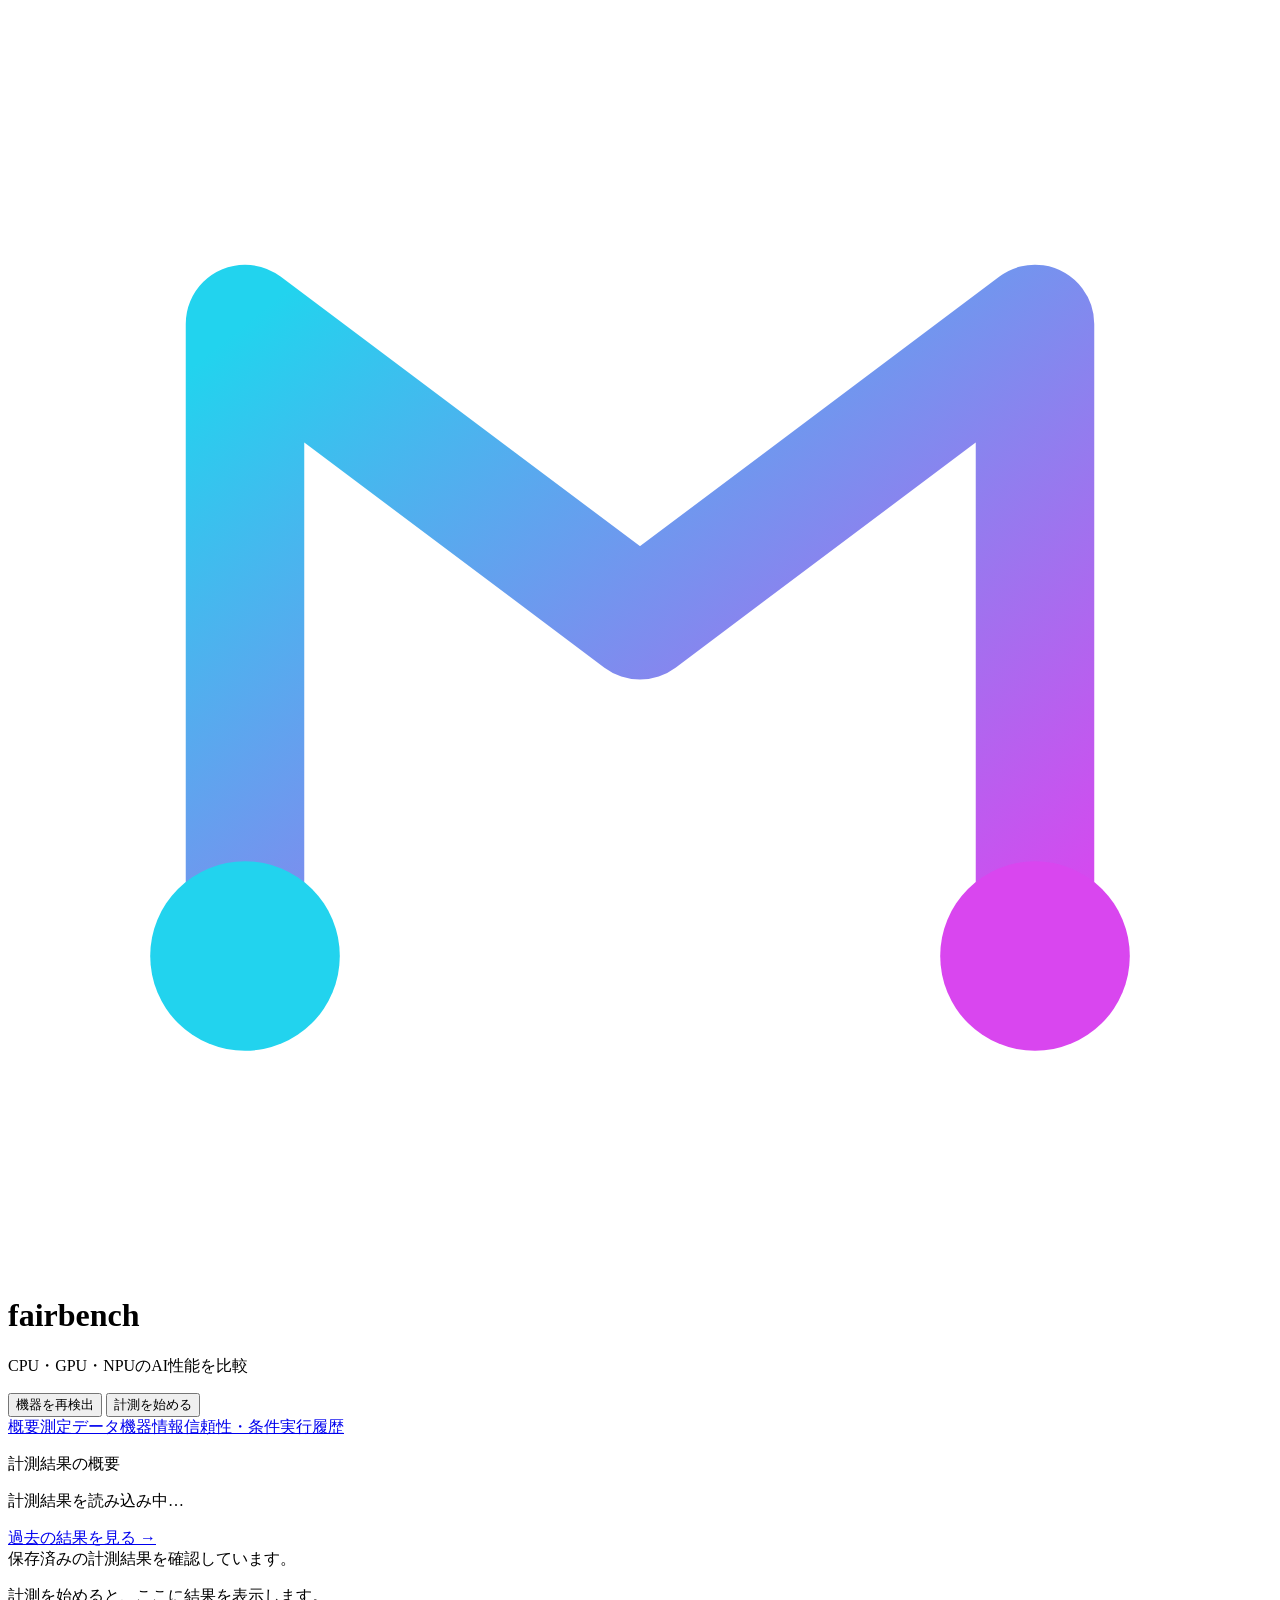
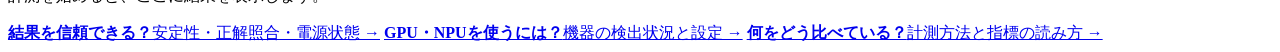
==== fairbench/web/index.html @ 9375cc2b "Tune per-device peak throughput and report GPU precision evidence" ====
<!DOCTYPE html>
<html lang="ja">
<head>
<meta charset="utf-8" />
<meta name="viewport" content="width=device-width, initial-scale=1" />
<title>fairbench · AI benchmark for CPU / GPU / NPU</title>
<link rel="stylesheet" href="/style.css" />
<link rel="icon" href="data:image/svg+xml,%3Csvg xmlns='http://www.w3.org/2000/svg' viewBox='0 0 32 32'%3E%3Crect width='32' height='32' rx='8' fill='%230b0e18'/%3E%3Cpath d='M8 22V10l8 6 8-6v12' stroke='%2322d3ee' stroke-width='3' fill='none' stroke-linejoin='round'/%3E%3C/svg%3E" />
</head>
<body>
<header class="topbar">
  <div class="brand">
    <svg viewBox="0 0 32 32" class="logo" aria-hidden="true">
      <path d="M6 24V8l10 7.5L26 8v16" fill="none" stroke="url(#lg)" stroke-width="3" stroke-linejoin="round" stroke-linecap="round"/>
      <circle cx="6" cy="24" r="2.4" fill="#22d3ee"/><circle cx="26" cy="24" r="2.4" fill="#d946ef"/>
      <defs><linearGradient id="lg" x1="0" y1="0" x2="1" y2="1">
        <stop offset="0" stop-color="#22d3ee"/><stop offset="1" stop-color="#d946ef"/>
      </linearGradient></defs>
    </svg>
    <div class="brand-text">
      <h1>fairbench</h1>
      <p>CPU・GPU・NPUのAI性能を比較</p>
    </div>
  </div>
  <div class="host-chips" id="hostChips" data-view="devices" hidden></div>
  <div class="topbar-actions">
    <button class="btn ghost" id="refreshBtn" title="Re-read this machine and its runtimes">機器を再検出</button>
    <button class="btn primary" id="newRunBtn">計測を始める</button>
  </div>
</header>

<nav class="view-nav" aria-label="画面切り替え">
  <a href="#overview">概要</a><a href="#performance">測定データ</a><a href="#devices">機器情報</a><a href="#environment">信頼性・条件</a><a href="#history">実行履歴</a>
</nav>
<main class="layout">
  <div class="content">
    <section class="overview" data-view="overview" id="overview">
      <div class="overview-heading">
        <div><p class="eyebrow">計測結果の概要</p><p class="overview-machine" id="overviewMachine">計測結果を読み込み中…</p></div>
        <a class="text-link" href="#history" id="overviewDate">過去の結果を見る →</a>
      </div>
      <div class="overview-status" id="overviewStatus" role="status">保存済みの計測結果を確認しています。</div>
      <div class="device-summary" id="overviewDevices"></div>
      <div class="overview-foot">
        <p id="overviewCoverage">計測を始めると、ここに結果を表示します。</p>
      </div>
      <div class="overview-links">
        <a href="#environment"><b>結果を信頼できる？</b><span>安定性・正解照合・電源状態 →</span></a>
        <a href="#devices"><b>GPU・NPUを使うには？</b><span>機器の検出状況と設定 →</span></a>
        <a href="#method"><b>何をどう比べている？</b><span>計測方法と指標の読み方 →</span></a>
      </div>
    </section>
    <div class="detail-header" data-view="performance devices environment history method activity" hidden>
      <a class="text-link" href="#overview">← 概要に戻る</a><h2 id="viewTitle"></h2>
    </div>

    <section class="hero" id="hero" data-view="performance environment" hidden>
      <div class="hero-main">
        <div class="hero-eyebrow" id="heroEyebrow">no data</div>
        <h2 class="hero-title" id="heroTitle">waiting for a run</h2>
        <div class="hero-meta" id="heroMeta"></div>
      </div>
      <div class="hero-stats" id="heroStats"></div>
    </section>

    <section class="live panel" id="livePanel" hidden>
      <div class="live-head">
        <span class="pulse"></span>
        <h2>run in progress</h2>
        <span class="live-elapsed" id="liveElapsed"></span>
        <button class="btn ghost small" id="stopBtn">stop</button>
      </div>
      <div class="progress"><div class="progress-fill" id="progressFill"></div><span id="progressText"></span></div>
      <a class="text-link" href="#activity">実行ログを見る →</a>
      <div class="live-log" id="liveLog" data-view="activity" hidden></div>
    </section>

    <section class="section" id="matrixSection" data-view="devices" hidden>
      <h2 class="section-title"><span>機器の検出状況</span><em>このPCで計測できる機器と実行環境</em></h2>
      <div class="matrix" id="matrix"></div>
      <div class="matrix-notes" id="matrixNotes"></div>
    </section>

    <div class="columns" data-view="performance environment" hidden>
      <section class="section panel chart-panel" data-view="performance" hidden>
        <h2 class="section-title"><span>AI index</span><em>このPCのCPUを1とした処理速度の倍率</em></h2>
        <div class="chart" id="indexChart"><p class="empty">run the suite to populate this chart</p></div>
      </section>
      <section class="section panel grade-panel" data-view="environment" hidden>
        <h2 class="section-title"><span>結果の信頼性</span><em>安定性・正解照合・電源状態を確認</em></h2>
        <div class="grade" id="grade"></div>
      </section>
    </div>

    <section class="section panel chart-panel" data-view="performance" hidden>
      <h2 class="section-title"><span>テスト項目ごとの処理速度</span><em>棒は項目内の最速値を基準に表示。数値は1秒あたりの処理量</em></h2>
      <div class="legend" id="chartLegend"></div>
      <div class="chart" id="throughputChart"><p class="empty">run the suite to populate this chart</p></div>
    </section>

    <section class="section panel chart-panel" data-view="performance" hidden>
      <h2 class="section-title"><span>得意な処理の傾向</span><em>処理分野ごとのCPU比</em></h2>
      <div class="chart radar-wrap" id="radarChart"><p class="empty">run the suite to populate this chart</p></div>
    </section>

    <section class="section panel" data-view="performance" hidden>
      <h2 class="section-title"><span>すべての測定値</span><em>機器・テスト項目ごとの詳細データ</em></h2>
      <div class="table-wrap"><table class="data-table" id="resultTable"></table></div>
    </section>

    <section class="section panel provenance" data-view="environment" hidden>
      <h2 class="section-title"><span>計測条件・記録</span><em>PC構成、実行設定、注意事項</em></h2>
      <div class="provenance-grid" id="provenance"></div>
    </section>
    <section class="panel" data-view="history" hidden>
      <h2 class="panel-title">実行履歴 <span class="count" id="runCount">0</span></h2>
      <div class="run-list" id="runList"></div>
    </section>

    <section class="panel methodology-panel" data-view="method" hidden>
      <h2 class="panel-title">公平な計測のために</h2>
      <ol class="method-list" id="methodList"></ol>
    </section>
  </div>
</main>

<div class="modal-backdrop" id="runModal" hidden>
  <div class="modal">
    <h2>計測設定</h2>
    <p class="modal-sub">選択した機器の動作を確認してから、同じ条件で性能を測定します。</p>
    <div class="field">
      <label>機器</label>
      <label for="optBackend">バックエンド</label>
      <select id="optBackend"></select>
      <div class="checks" id="targetChecks"></div>
    </div>
    <div class="field">
      <label>テスト項目</label>
      <label for="optSuite">計測セット</label>
      <select id="optSuite"></select>
      <div class="checks" id="workloadChecks"></div>
    </div>
    <div class="field-row">
      <div class="field"><label>繰り返し回数</label><input type="number" id="optRepeats" min="1" max="10" value="3" /></div>
      <div class="field"><label>1件あたりの秒数</label><input type="number" id="optSeconds" min="1" max="120" value="4" /></div>
      <div class="field"><label for="optMode">測定モード</label><select id="optMode"><option value="peak">最大スループット（負荷・並列数を探索）</option><option value="latency">単発の遅延</option><option value="throughput">固定負荷の並列測定</option></select></div>
      <div class="field"><label for="optRequests">並列数（0＝自動探索・NPUは最大32）</label><input type="number" id="optRequests" min="0" max="32" value="0" /></div>
      <div class="field"><label>CPUスレッド数</label><input type="number" id="optThreads" min="1" max="128" placeholder="physical cores" /></div>
    </div>
    <div class="field toggles">
      <label class="toggle"><input type="checkbox" id="optInt8" checked /><span>INT8（軽量化したモデル）も測定する</span></label>
      <label class="toggle"><input type="checkbox" id="optCheck" checked /><span>CPUの結果と照合して正しさを確認する</span></label>
      <label class="toggle"><input type="checkbox" id="optPower" checked /><span>消費電力を測定する</span></label>
      <label class="toggle"><input type="checkbox" id="optBattery" /><span>バッテリー駆動でも実行する</span></label>
      <label class="toggle"><input type="checkbox" id="optQuick" /><span>簡易測定（3回・各1秒以上）</span></label>
    </div>
    <div class="modal-actions">
      <button class="btn ghost" id="cancelRun">キャンセル</button>
      <button class="btn primary" id="confirmRun">計測開始</button>
    </div>
  </div>
</div>

<div class="toast" id="toast" hidden></div>

<script src="/app.js"></script>
</body>
</html>
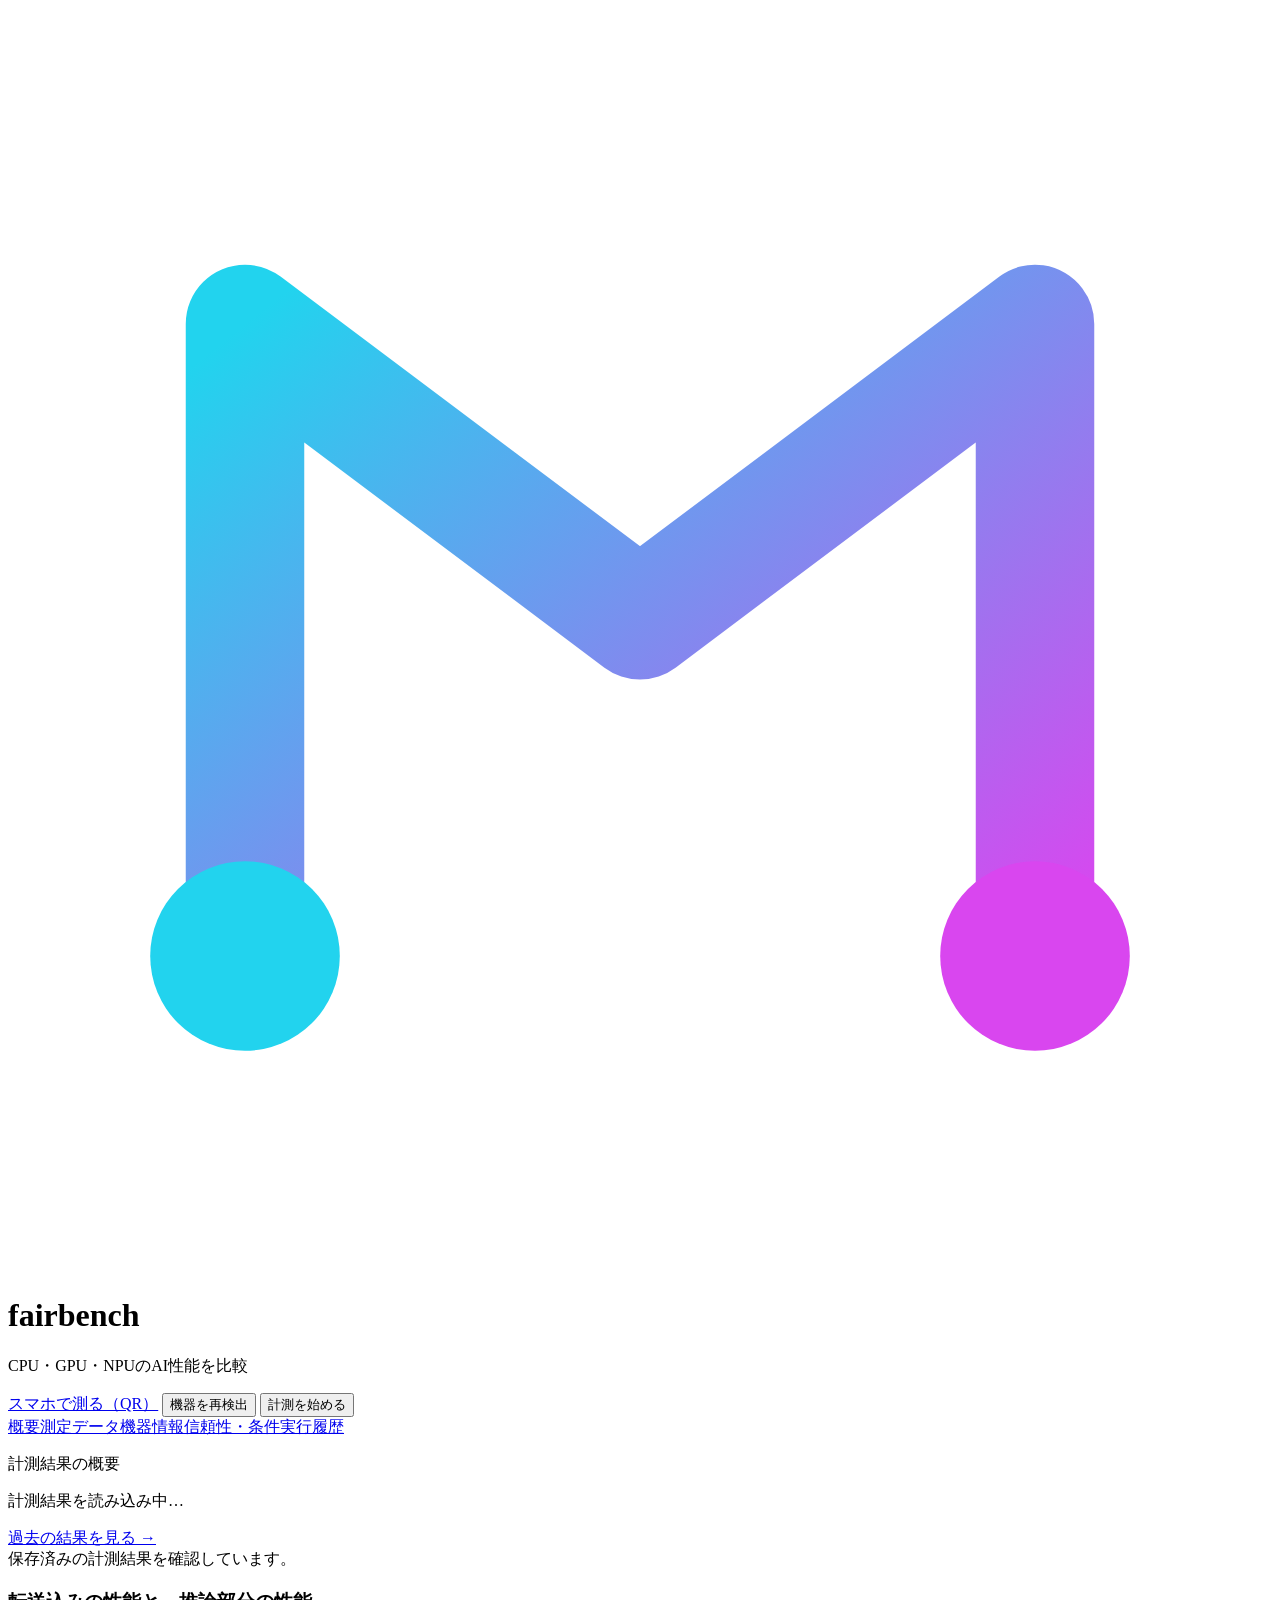
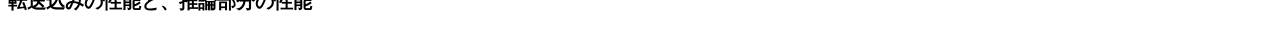
==== commit 0869a40e: "Fix benchmark validity and separate device inference timing" ====
--- a/fairbench/web/index.html
+++ b/fairbench/web/index.html
@@ -24,6 +24,7 @@
   </div>
   <div class="host-chips" id="hostChips" data-view="devices" hidden></div>
   <div class="topbar-actions">
+    <a class="btn ghost" href="/connect">スマホで測る（QR）</a>
     <button class="btn ghost" id="refreshBtn" title="Re-read this machine and its runtimes">機器を再検出</button>
     <button class="btn primary" id="newRunBtn">計測を始める</button>
   </div>
@@ -41,14 +42,10 @@
       </div>
       <div class="overview-status" id="overviewStatus" role="status">保存済みの計測結果を確認しています。</div>
       <div class="device-summary" id="overviewDevices"></div>
-      <div class="overview-foot">
-        <p id="overviewCoverage">計測を始めると、ここに結果を表示します。</p>
-      </div>
-      <div class="overview-links">
-        <a href="#environment"><b>結果を信頼できる？</b><span>安定性・正解照合・電源状態 →</span></a>
-        <a href="#devices"><b>GPU・NPUを使うには？</b><span>機器の検出状況と設定 →</span></a>
-        <a href="#method"><b>何をどう比べている？</b><span>計測方法と指標の読み方 →</span></a>
-      </div>
+      <section class="measurement-diagram" aria-labelledby="measurementTitle">
+        <h3 id="measurementTitle">転送込みの性能と、推論部分の性能</h3>
+        <div id="overviewMeasurement"></div>
+      </section>
     </section>
     <div class="detail-header" data-view="performance devices environment history method activity" hidden>
       <a class="text-link" href="#overview">← 概要に戻る</a><h2 id="viewTitle"></h2>
@@ -108,6 +105,12 @@
       <div class="table-wrap"><table class="data-table" id="resultTable"></table></div>
     </section>
 
+    <section class="section panel" data-view="performance" hidden>
+      <h2 class="section-title"><span>精度・測定条件の詳細</span><em>実行精度、探索条件、転送時間、注意事項</em></h2>
+      <div class="device-summary" id="precisionDetails"></div>
+      <p id="overviewCoverage"></p>
+    </section>
+
     <section class="section panel provenance" data-view="environment" hidden>
       <h2 class="section-title"><span>計測条件・記録</span><em>PC構成、実行設定、注意事項</em></h2>
       <div class="provenance-grid" id="provenance"></div>
@@ -143,9 +146,10 @@
     <div class="field-row">
       <div class="field"><label>繰り返し回数</label><input type="number" id="optRepeats" min="1" max="10" value="3" /></div>
       <div class="field"><label>1件あたりの秒数</label><input type="number" id="optSeconds" min="1" max="120" value="4" /></div>
-      <div class="field"><label for="optMode">測定モード</label><select id="optMode"><option value="peak">最大スループット（負荷・並列数を探索）</option><option value="latency">単発の遅延</option><option value="throughput">固定負荷の並列測定</option></select></div>
+      <div class="field"><label for="optMode">測定モード</label><select id="optMode"><option value="latency">単発の遅延</option><option value="peak">条件別探索（デバイス間比較不可）</option><option value="throughput">固定負荷の並列測定</option></select></div>
       <div class="field"><label for="optRequests">並列数（0＝自動探索・NPUは最大32）</label><input type="number" id="optRequests" min="0" max="32" value="0" /></div>
       <div class="field"><label>CPUスレッド数</label><input type="number" id="optThreads" min="1" max="128" placeholder="physical cores" /></div>
+      <div class="field"><label for="optGemmSize">共通GEMMサイズ（探索時は自動）</label><select id="optGemmSize"><option>512</option><option>1024</option><option selected>2048</option><option>4096</option></select></div>
     </div>
     <div class="field toggles">
       <label class="toggle"><input type="checkbox" id="optInt8" checked /><span>INT8（軽量化したモデル）も測定する</span></label>
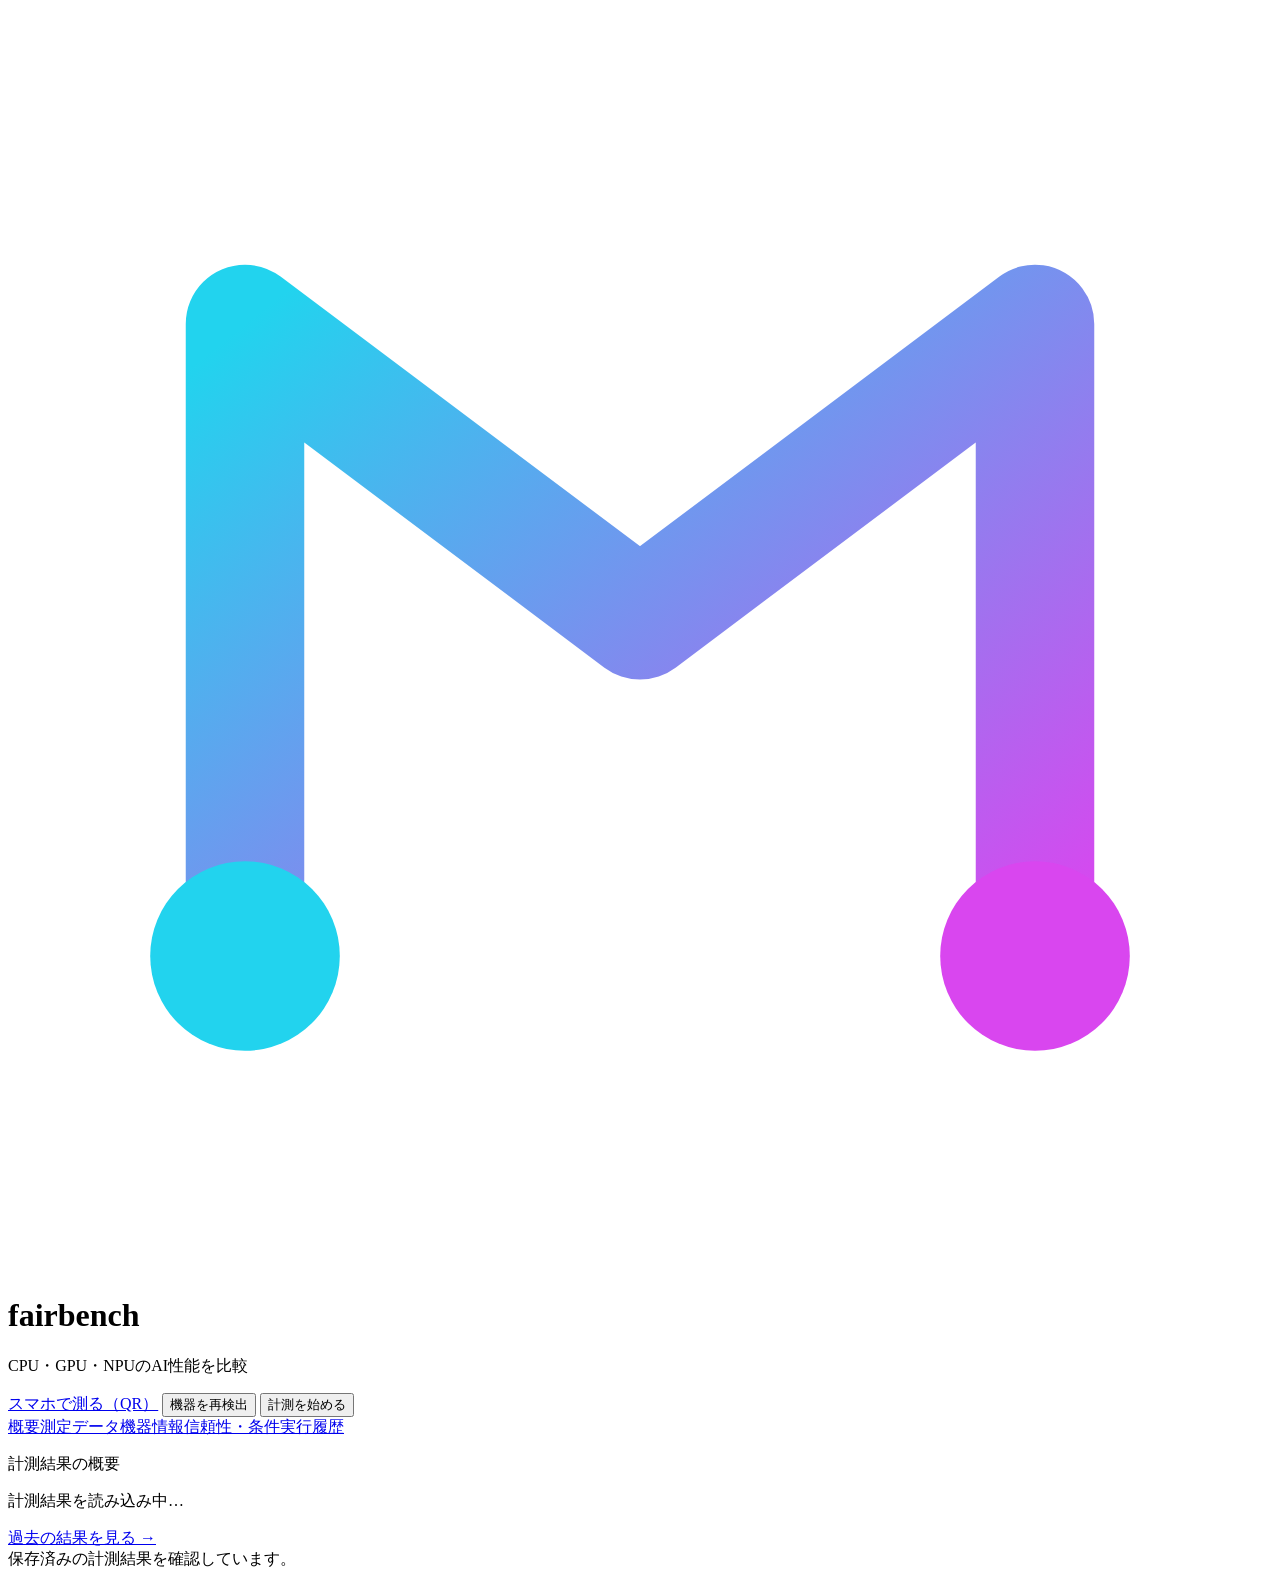
==== commit 389a6791: "Document result columns and move timing diagrams to details" ====
--- a/fairbench/web/index.html
+++ b/fairbench/web/index.html
@@ -42,14 +42,14 @@
       </div>
       <div class="overview-status" id="overviewStatus" role="status">保存済みの計測結果を確認しています。</div>
       <div class="device-summary" id="overviewDevices"></div>
-      <section class="measurement-diagram" aria-labelledby="measurementTitle">
-        <h3 id="measurementTitle">転送込みの性能と、推論部分の性能</h3>
-        <div id="overviewMeasurement"></div>
-      </section>
     </section>
     <div class="detail-header" data-view="performance devices environment history method activity" hidden>
       <a class="text-link" href="#overview">← 概要に戻る</a><h2 id="viewTitle"></h2>
     </div>
+    <section class="measurement-diagram" data-view="performance" aria-labelledby="measurementTitle" hidden>
+      <h3 id="measurementTitle">転送と推論</h3>
+      <div id="deviceMeasurement"></div>
+    </section>
 
     <section class="hero" id="hero" data-view="performance environment" hidden>
       <div class="hero-main">
@@ -130,34 +130,32 @@
 <div class="modal-backdrop" id="runModal" hidden>
   <div class="modal">
     <h2>計測設定</h2>
-    <p class="modal-sub">選択した機器の動作を確認してから、同じ条件で性能を測定します。</p>
+    <p class="modal-sub">標準はFP16・INT8、4096×4096、3回測定。正解照合は常に実行します。</p>
     <div class="field">
       <label>機器</label>
-      <label for="optBackend">バックエンド</label>
-      <select id="optBackend"></select>
       <div class="checks" id="targetChecks"></div>
     </div>
-    <div class="field">
-      <label>テスト項目</label>
-      <label for="optSuite">計測セット</label>
-      <select id="optSuite"></select>
-      <div class="checks" id="workloadChecks"></div>
+    <div class="field-row">
+      <div class="field"><label for="optGemmSize">共通GEMMサイズ（探索時は自動）</label><select id="optGemmSize"><option>512</option><option>1024</option><option>2048</option><option selected>4096</option></select></div>
+      <div class="field"><label for="optRepeats">繰り返し回数</label><input type="number" id="optRepeats" min="1" max="10" value="3" /></div>
+      <div class="field"><label for="optSeconds">1件あたりの秒数</label><input type="number" id="optSeconds" min="1" max="120" value="4" /></div>
     </div>
-    <div class="field-row">
-      <div class="field"><label>繰り返し回数</label><input type="number" id="optRepeats" min="1" max="10" value="3" /></div>
-      <div class="field"><label>1件あたりの秒数</label><input type="number" id="optSeconds" min="1" max="120" value="4" /></div>
-      <div class="field"><label for="optMode">測定モード</label><select id="optMode"><option value="latency">単発の遅延</option><option value="peak">条件別探索（デバイス間比較不可）</option><option value="throughput">固定負荷の並列測定</option></select></div>
-      <div class="field"><label for="optRequests">並列数（0＝自動探索・NPUは最大32）</label><input type="number" id="optRequests" min="0" max="32" value="0" /></div>
-      <div class="field"><label>CPUスレッド数</label><input type="number" id="optThreads" min="1" max="128" placeholder="physical cores" /></div>
-      <div class="field"><label for="optGemmSize">共通GEMMサイズ（探索時は自動）</label><select id="optGemmSize"><option>512</option><option>1024</option><option selected>2048</option><option>4096</option></select></div>
-    </div>
-    <div class="field toggles">
-      <label class="toggle"><input type="checkbox" id="optInt8" checked /><span>INT8（軽量化したモデル）も測定する</span></label>
-      <label class="toggle"><input type="checkbox" id="optCheck" checked /><span>CPUの結果と照合して正しさを確認する</span></label>
-      <label class="toggle"><input type="checkbox" id="optPower" checked /><span>消費電力を測定する</span></label>
-      <label class="toggle"><input type="checkbox" id="optBattery" /><span>バッテリー駆動でも実行する</span></label>
-      <label class="toggle"><input type="checkbox" id="optQuick" /><span>簡易測定（3回・各1秒以上）</span></label>
-    </div>
+    <details class="run-advanced">
+      <summary>詳細設定</summary>
+      <div class="field"><label for="optBackend">バックエンドで絞り込む</label><select id="optBackend"></select></div>
+      <div class="field"><label for="optSuite">テスト項目</label><select id="optSuite"></select></div>
+      <p class="modal-sub">対応するINT8モデルは自動で追加します。条件別探索では行列サイズ・並列数を自動調整します。</p>
+      <div class="checks" id="workloadChecks" hidden></div>
+      <div class="field-row">
+        <div class="field" id="modeField"><label for="optMode">実行方法</label><select id="optMode"><option value="latency">1並列で測定</option><option value="throughput">並列で測定</option></select></div>
+        <div class="field" id="requestsField" hidden><label for="optRequests">並列数（0＝自動）</label><input type="number" id="optRequests" min="0" max="32" value="0" /></div>
+        <div class="field"><label for="optThreads">CPUスレッド数</label><input type="number" id="optThreads" min="1" max="128" placeholder="自動（物理コア数）" /></div>
+      </div>
+      <div class="field toggles">
+        <label class="toggle"><input type="checkbox" id="optPower" checked /><span>消費電力を測定する</span></label>
+        <label class="toggle"><input type="checkbox" id="optBattery" /><span>バッテリー駆動でも実行する</span></label>
+      </div>
+    </details>
     <div class="modal-actions">
       <button class="btn ghost" id="cancelRun">キャンセル</button>
       <button class="btn primary" id="confirmRun">計測開始</button>
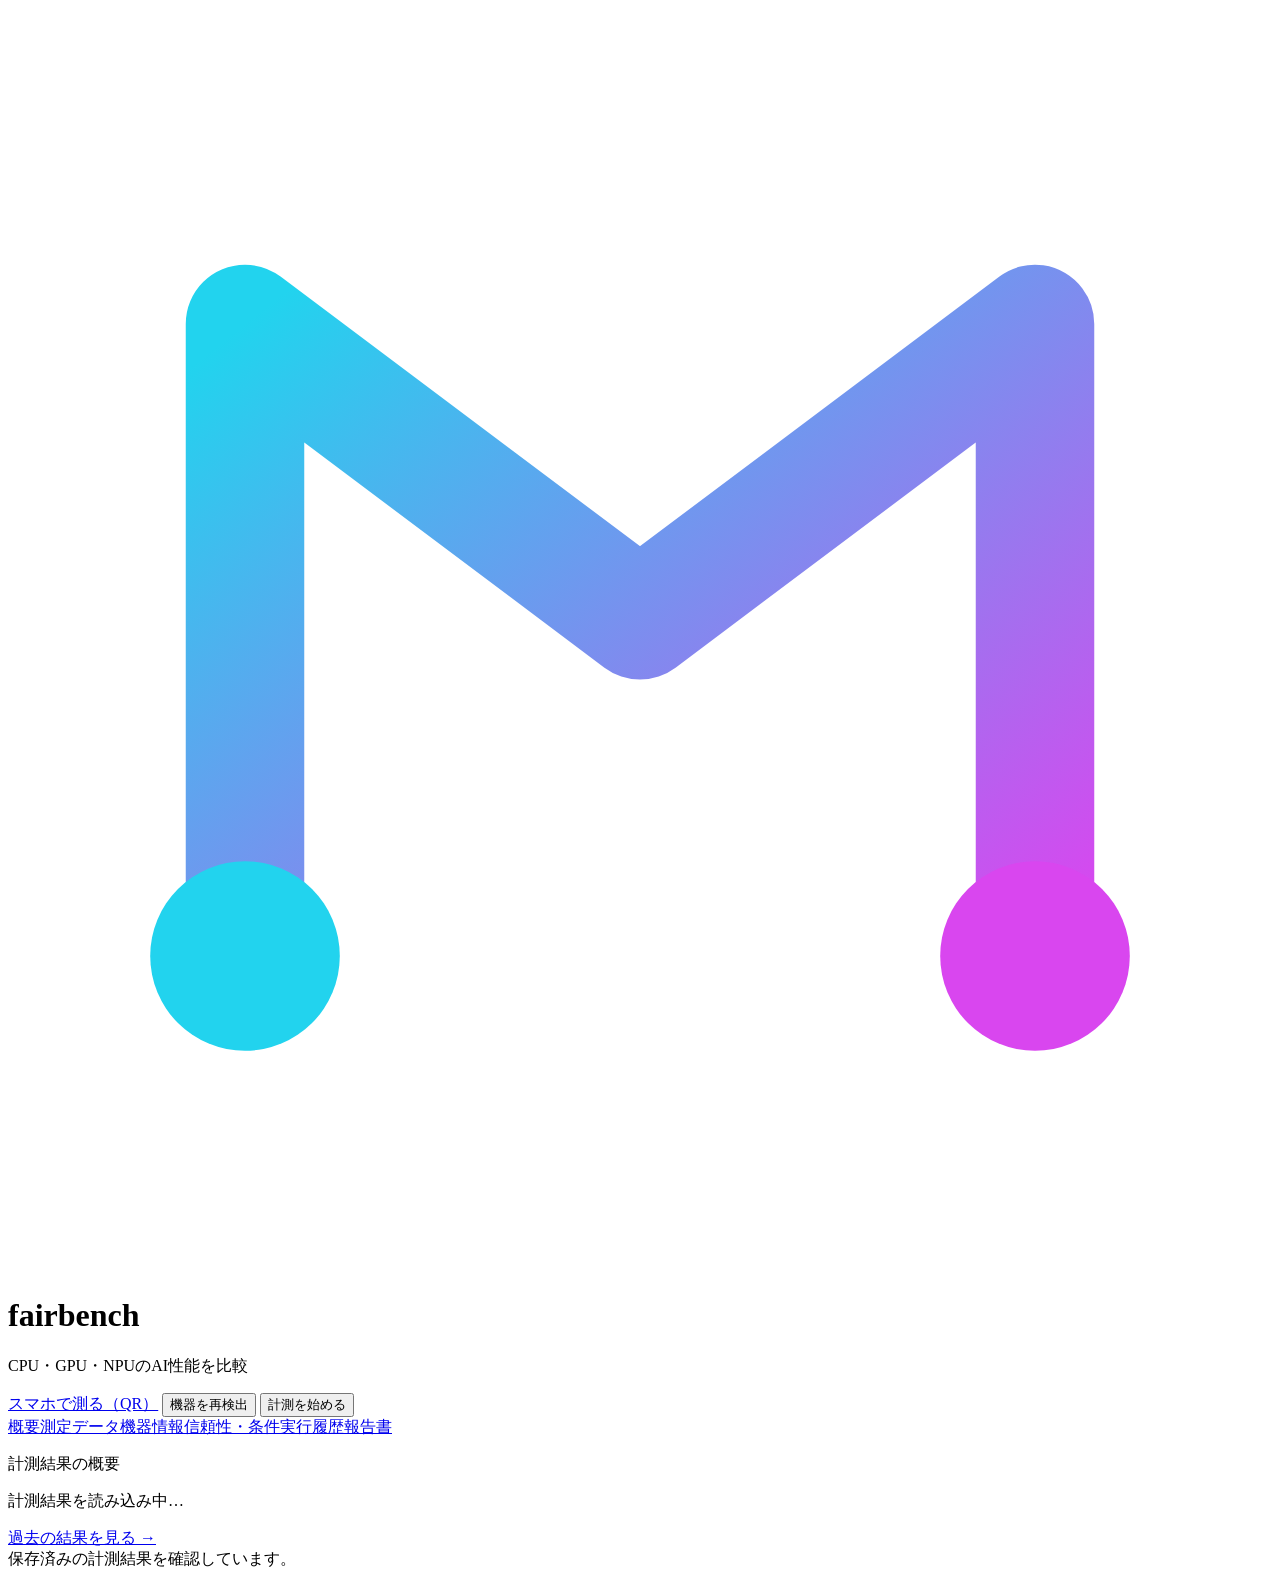
==== commit 85648bb5: "fix: 報告書の保存とPowerPoint用画像出力を追加 測定結果を報告資料として配布し、PowerPointに貼り付けられるようにするため、報告書ページにHTML・印刷PDF保存とブロックごとの" ====
--- a/fairbench/web/index.html
+++ b/fairbench/web/index.html
@@ -31,10 +31,20 @@
 </header>
 
 <nav class="view-nav" aria-label="画面切り替え">
-  <a href="#overview">概要</a><a href="#performance">測定データ</a><a href="#devices">機器情報</a><a href="#environment">信頼性・条件</a><a href="#history">実行履歴</a>
+  <a href="#overview">概要</a><a href="#performance">測定データ</a><a href="#devices">機器情報</a><a href="#environment">信頼性・条件</a><a href="#history">実行履歴</a><a href="#report">報告書</a>
 </nav>
 <main class="layout">
   <div class="content">
+    <section id="reportPage" data-view="report" hidden>
+      <div class="report-actions">
+        <h2>プレゼンテーション・報告書</h2>
+        <p>PowerPointには各ブロックの「画像をコピー」からCtrl+Vで貼り付けできます。「PNGで保存」から画像ファイルとして挿入することもできます。</p>
+        <p>表示中の測定結果をまとめて保存します。HTMLはアプリなしで開けます。PDFは印刷画面で「PDFに保存」を選んでください。</p>
+        <button class="btn primary" id="saveReportBtn" disabled>HTMLで保存</button>
+        <button class="btn ghost" id="printReportBtn" disabled>印刷・PDFで保存</button>
+      </div>
+      <div id="reportContent"><p class="empty">保存する測定結果がありません。計測するか、実行履歴から結果を選んでください。</p></div>
+    </section>
     <section class="overview" data-view="overview" id="overview">
       <div class="overview-heading">
         <div><p class="eyebrow">計測結果の概要</p><p class="overview-machine" id="overviewMachine">計測結果を読み込み中…</p></div>
@@ -65,6 +75,7 @@
         <span class="pulse"></span>
         <h2>run in progress</h2>
         <span class="live-elapsed" id="liveElapsed"></span>
+        <button class="btn ghost small" id="copyLogBtn" type="button">ログをコピー</button>
         <button class="btn ghost small" id="stopBtn">stop</button>
       </div>
       <div class="progress"><div class="progress-fill" id="progressFill"></div><span id="progressText"></span></div>
@@ -90,7 +101,7 @@
     </div>
 
     <section class="section panel chart-panel" data-view="performance" hidden>
-      <h2 class="section-title"><span>テスト項目ごとの処理速度</span><em>棒は項目内の最速値を基準に表示。数値は1秒あたりの処理量</em></h2>
+      <h2 class="section-title"><span>テスト項目ごとの処理速度</span><em>同じ単位は全項目で共通スケール。数値は1秒あたりの処理量</em></h2>
       <div class="legend" id="chartLegend"></div>
       <div class="chart" id="throughputChart"><p class="empty">run the suite to populate this chart</p></div>
     </section>
@@ -138,7 +149,6 @@
     <div class="field-row">
       <div class="field"><label for="optGemmSize">共通GEMMサイズ（探索時は自動）</label><select id="optGemmSize"><option>512</option><option>1024</option><option>2048</option><option selected>4096</option></select></div>
       <div class="field"><label for="optRepeats">繰り返し回数</label><input type="number" id="optRepeats" min="1" max="10" value="3" /></div>
-      <div class="field"><label for="optSeconds">1件あたりの秒数</label><input type="number" id="optSeconds" min="1" max="120" value="4" /></div>
     </div>
     <details class="run-advanced">
       <summary>詳細設定</summary>
